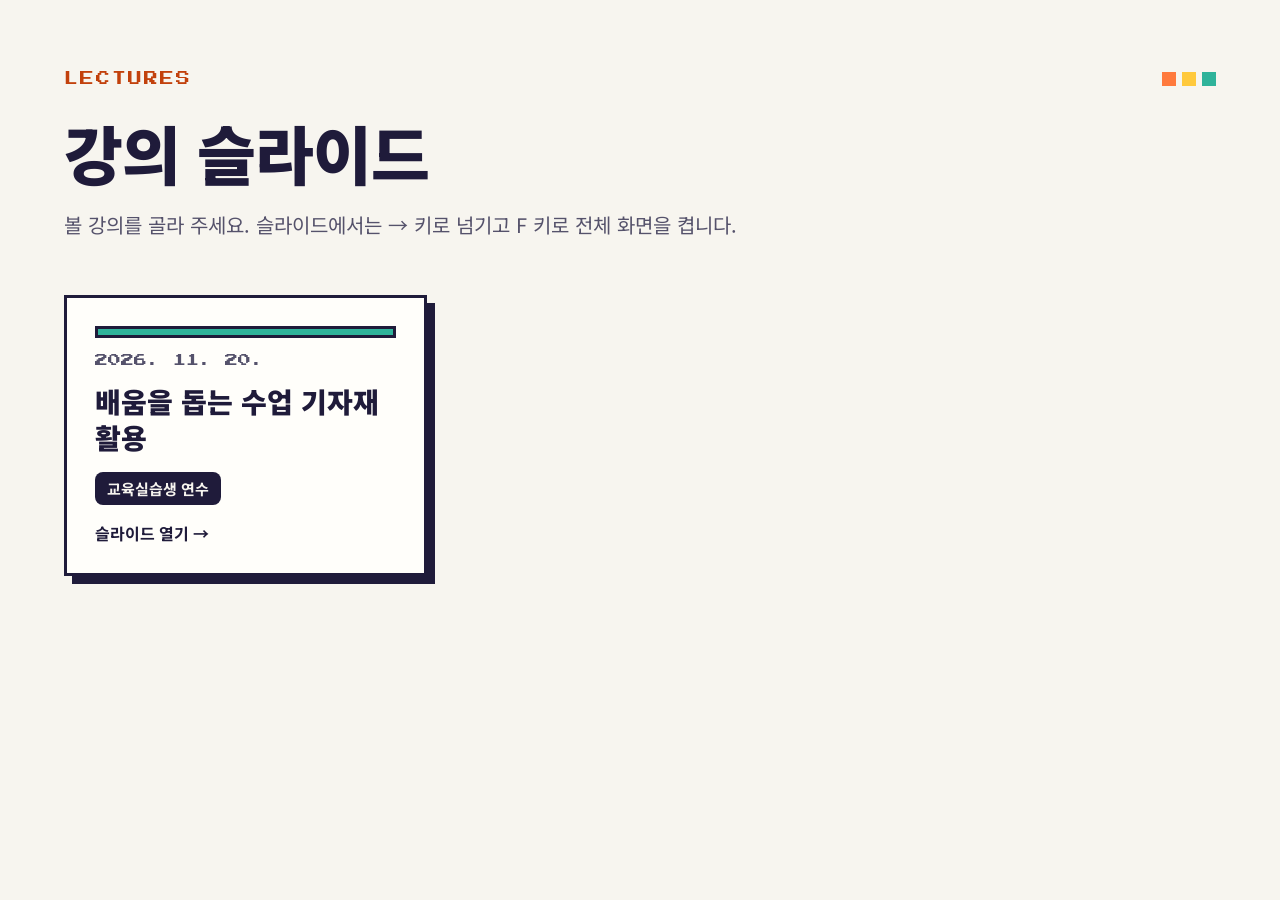
==== index.html @ afba91c6 "강의 슬라이드 첫 화면과 2026-11-20 수업 기자재 활용 강의 추가 Co-Authored-By: Claude Opus 5.5 <noreply@anthropic.com> Cla" ====
<!doctype html>
<html lang="ko">
<head>
<meta charset="utf-8">
<meta name="viewport" content="width=device-width, initial-scale=1">
<title>강의 슬라이드</title>
<link rel="preconnect" href="https://fonts.googleapis.com">
<link rel="preconnect" href="https://fonts.gstatic.com" crossorigin>
<link rel="stylesheet" href="https://fonts.googleapis.com/css2?family=Noto+Sans+KR:wght@400;700;900&family=Press+Start+2P&display=swap">
<style>
:root{--ink:#1F1B3A;--paper:#F7F5EF;--card:#FFFEFA;--soft:#55526B;--orange:#FF7A3D;--yellow:#FFC93C;--mint:#2FB39A}
*{margin:0;box-sizing:border-box}
body{background:var(--paper);color:var(--ink);font-family:'Noto Sans KR',Arial,sans-serif;min-height:100vh}
.wrap{max-width:1200px;margin:0 auto;padding:72px 24px 96px}
.top{display:flex;justify-content:space-between;align-items:flex-start;gap:16px}
.tag{font-family:'Press Start 2P','Courier New',monospace;font-size:14px;letter-spacing:2px;color:#C2410C}
.pix{display:flex;gap:6px}.pix i{display:block;width:14px;height:14px}
h1{font-size:clamp(40px,6vw,64px);font-weight:900;letter-spacing:-1px;margin-top:20px}
.lead{font-size:20px;color:var(--soft);margin-top:12px}
.grid{display:grid;grid-template-columns:repeat(auto-fill,minmax(320px,1fr));gap:32px;margin-top:56px}
a.card{display:flex;flex-direction:column;gap:16px;text-decoration:none;color:inherit;background:var(--card);border:3px solid var(--ink);box-shadow:8px 8px 0 var(--ink);padding:28px;transition:transform .15s,box-shadow .15s}
a.card:hover,a.card:focus-visible{transform:translate(-3px,-3px);box-shadow:11px 11px 0 var(--ink);outline:none}
.bar{height:12px;border:3px solid var(--ink)}
.date{font-family:'Press Start 2P','Courier New',monospace;font-size:13px;color:var(--soft)}
.title{font-size:28px;font-weight:900;line-height:1.3}
.aud{align-self:flex-start;font-size:15px;font-weight:700;background:var(--ink);color:var(--paper);padding:6px 12px;border-radius:8px}
.go{margin-top:auto;font-weight:700;font-size:16px}
.empty{margin-top:56px;color:var(--soft)}
</style>
</head>
<body>
<div class="wrap">
  <div class="top">
    <p class="tag">LECTURES</p>
    <div class="pix"><i style="background:var(--orange)"></i><i style="background:var(--yellow)"></i><i style="background:var(--mint)"></i></div>
  </div>
  <h1>강의 슬라이드</h1>
  <p class="lead">볼 강의를 골라 주세요. 슬라이드에서는 → 키로 넘기고 F 키로 전체 화면을 켭니다.</p>
  <div class="grid" id="grid"></div>
</div>
<script src="lectures.js"></script>
<script>
(function(){
  var g=document.getElementById('grid'), list=window.LECTURES||[];
  if(!list.length){g.outerHTML='<p class="empty">아직 등록된 강의가 없습니다.</p>';return}
  function esc(s){return String(s||'').replace(/[&<>"]/g,function(c){return {'&':'&amp;','<':'&lt;','>':'&gt;','"':'&quot;'}[c]})}
  g.innerHTML=list.map(function(l){
    return '<a class="card" href="'+esc(l.path)+'">'+
      '<div class="bar" style="background:'+esc(l.color||'#FFC93C')+'"></div>'+
      '<p class="date">'+esc(l.date)+'</p>'+
      '<p class="title">'+esc(l.title)+'</p>'+
      '<p class="aud">'+esc(l.audience)+'</p>'+
      '<p class="go">슬라이드 열기 →</p></a>';
  }).join('');
})();
</script>
</body>
</html>
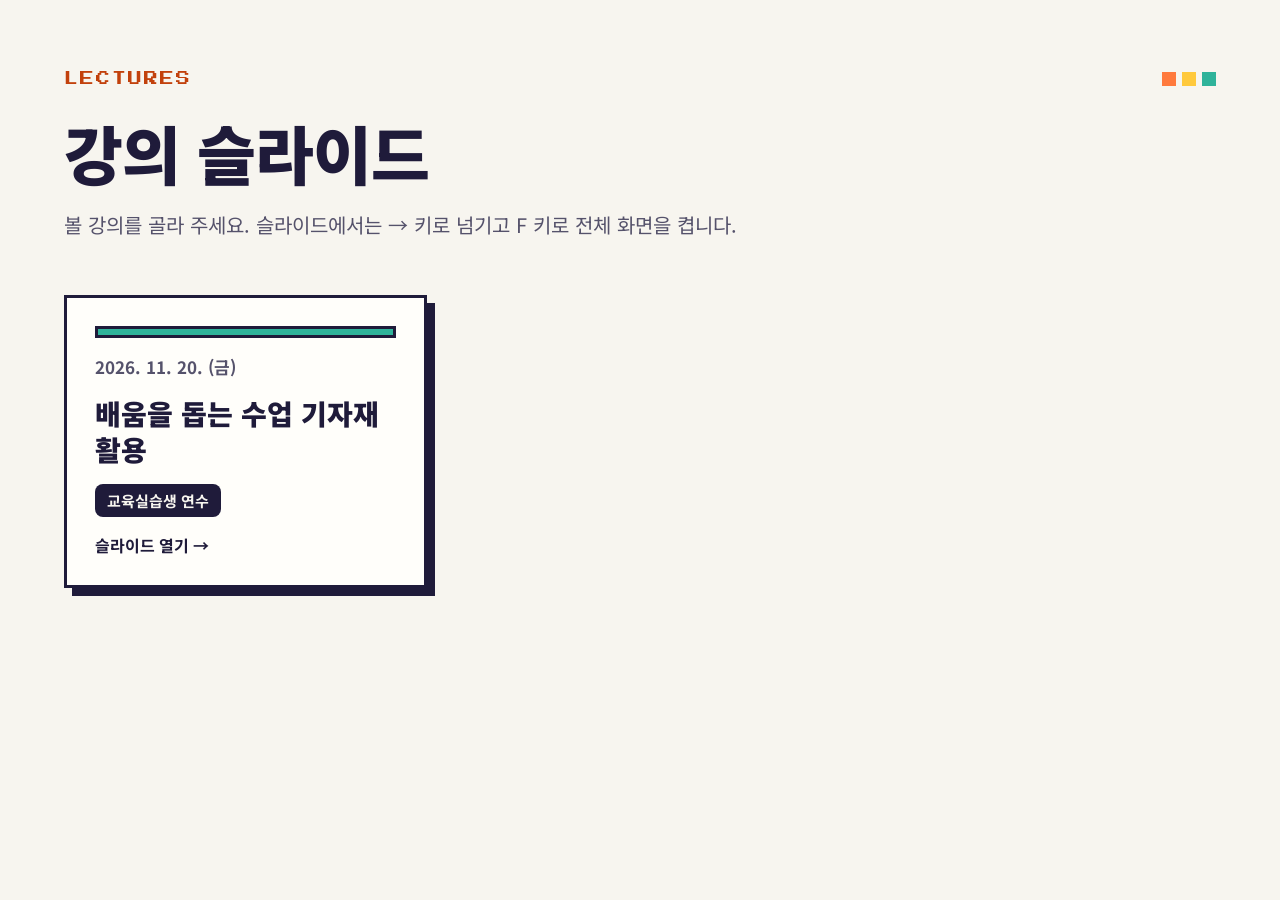
==== commit 582c11aa: "강의 목록 카드 날짜 글꼴 정리, 요일 추가 Co-Authored-By: Claude Opus 5.5 <noreply@anthropic.com> Claude-Session: htt" ====
--- a/index.html
+++ b/index.html
@@ -21,7 +21,7 @@
 a.card{display:flex;flex-direction:column;gap:16px;text-decoration:none;color:inherit;background:var(--card);border:3px solid var(--ink);box-shadow:8px 8px 0 var(--ink);padding:28px;transition:transform .15s,box-shadow .15s}
 a.card:hover,a.card:focus-visible{transform:translate(-3px,-3px);box-shadow:11px 11px 0 var(--ink);outline:none}
 .bar{height:12px;border:3px solid var(--ink)}
-.date{font-family:'Press Start 2P','Courier New',monospace;font-size:13px;color:var(--soft)}
+.date{font-size:17px;font-weight:700;color:var(--soft);letter-spacing:0}
 .title{font-size:28px;font-weight:900;line-height:1.3}
 .aud{align-self:flex-start;font-size:15px;font-weight:700;background:var(--ink);color:var(--paper);padding:6px 12px;border-radius:8px}
 .go{margin-top:auto;font-weight:700;font-size:16px}
